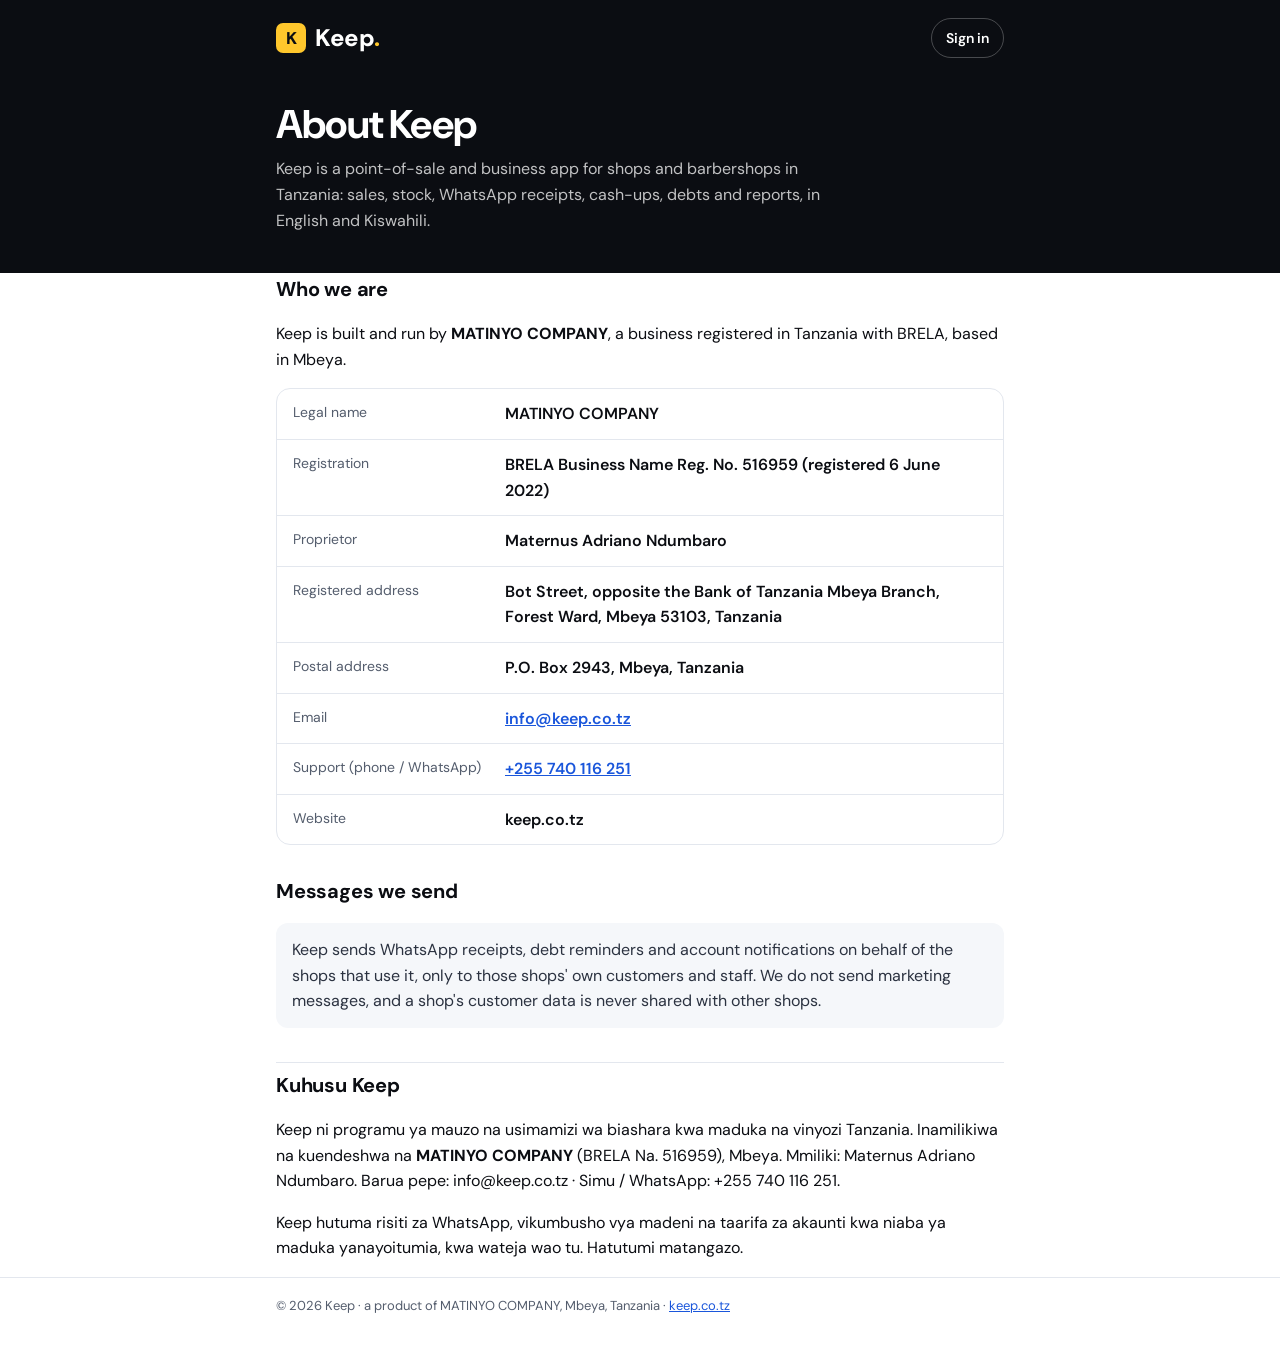
==== about/index.html @ 0495e88d "Test copy of keep fedc4a4 Co-Authored-By: Claude Opus 5.5 <noreply@anthropic.com> Claude-Session: ht" ====
<!doctype html>
<html lang="en">
<head>
<meta charset="utf-8">
<meta name="viewport" content="width=device-width, initial-scale=1, viewport-fit=cover">
<title>About Keep · MATINYO COMPANY</title>
<meta name="description" content="Keep is a point-of-sale app for shops and barbershops in Tanzania, built and run by MATINYO COMPANY, Mbeya.">
<link rel="icon" type="image/png" href="/icon-192.png">
<link rel="preconnect" href="https://fonts.googleapis.com">
<link rel="preconnect" href="https://fonts.gstatic.com" crossorigin>
<link rel="stylesheet" href="https://fonts.googleapis.com/css2?family=DM+Sans:opsz,wght@9..40,400;9..40,500;9..40,600;9..40,700;9..40,800&display=swap">
<style>
:root{color-scheme:light;--ink:#0b0d12;--blue:#1a56db;--yellow:#ffc72c;--paper:#fff;--muted:#545d6d;--line:#e3e7ee;--soft:#f5f7fa;--f:"DM Sans","Segoe UI",system-ui,sans-serif}
*{box-sizing:border-box}
body{margin:0;background:var(--paper);color:var(--ink);font:400 16px/1.6 var(--f);-webkit-font-smoothing:antialiased}
a{color:var(--blue)}
.top{background:var(--ink);color:#fff}
.wrap{max-width:760px;margin:0 auto;padding:0 max(16px,env(safe-area-inset-left,0px))}
.bar{display:flex;align-items:center;justify-content:space-between;gap:12px;padding:18px 0}
.logo{display:flex;align-items:center;gap:9px;color:#fff;text-decoration:none}
.logo .k{width:30px;height:30px;border-radius:7px;background:var(--yellow);display:grid;place-items:center;color:var(--ink);font:800 17px/1 var(--f)}
.logo .w{font:800 24px/1 var(--f);letter-spacing:-.02em}
.logo .w i{font-style:normal;color:var(--yellow)}
.back{color:#fff;text-decoration:none;font-weight:600;font-size:14px;border:1px solid rgba(255,255,255,.25);padding:8px 14px;border-radius:999px}
.hero{padding:26px 0 40px}
.hero h1{margin:0 0 10px;font-size:clamp(28px,6vw,40px);line-height:1.1;letter-spacing:-.02em}
.hero p{margin:0;color:rgba(255,255,255,.75);max-width:560px}
main{padding:34px 0 50px}
h2{font-size:20px;margin:30px 0 10px;letter-spacing:-.01em}
h2:first-child{margin-top:0}
.facts{border:1px solid var(--line);border-radius:14px;overflow:hidden}
.row{display:grid;grid-template-columns:200px minmax(0,1fr);gap:12px;padding:12px 16px;border-top:1px solid var(--line)}
.row:first-child{border-top:0}
.row span{color:var(--muted);font-size:14px}
.row b{font-weight:600;overflow-wrap:anywhere}
.note{background:var(--soft);border-radius:12px;padding:14px 16px;color:#2b3240}
.sw{border-top:1px solid var(--line);margin-top:34px;padding-top:6px}
footer{border-top:1px solid var(--line);color:var(--muted);font-size:13px;padding:18px 0 28px}
@media (max-width:600px){.row{grid-template-columns:1fr;gap:2px}}
</style>
</head>
<body>
<header class="top">
  <div class="wrap">
    <div class="bar">
      <a class="logo" href="/"><span class="k">K</span><span class="w">Keep<i>.</i></span></a>
      <a class="back" href="/">Sign in</a>
    </div>
    <div class="hero">
      <h1>About Keep</h1>
      <p>Keep is a point-of-sale and business app for shops and barbershops in Tanzania: sales, stock, WhatsApp receipts, cash-ups, debts and reports, in English and Kiswahili.</p>
    </div>
  </div>
</header>
<main class="wrap">
  <h2>Who we are</h2>
  <p>Keep is built and run by <b>MATINYO COMPANY</b>, a business registered in Tanzania with BRELA, based in Mbeya.</p>
  <div class="facts">
    <div class="row"><span>Legal name</span><b>MATINYO COMPANY</b></div>
    <div class="row"><span>Registration</span><b>BRELA Business Name Reg. No. 516959 (registered 6 June 2022)</b></div>
    <div class="row"><span>Proprietor</span><b>Maternus Adriano Ndumbaro</b></div>
    <div class="row"><span>Registered address</span><b>Bot Street, opposite the Bank of Tanzania Mbeya Branch, Forest Ward, Mbeya 53103, Tanzania</b></div>
    <div class="row"><span>Postal address</span><b>P.O. Box 2943, Mbeya, Tanzania</b></div>
    <div class="row"><span>Email</span><b><a href="mailto:info@keep.co.tz">info@keep.co.tz</a></b></div>
    <div class="row"><span>Support (phone / WhatsApp)</span><b><a href="tel:+255740116251">+255 740 116 251</a></b></div>
    <div class="row"><span>Website</span><b>keep.co.tz</b></div>
  </div>

  <h2>Messages we send</h2>
  <p class="note">Keep sends WhatsApp receipts, debt reminders and account notifications on behalf of the shops that use it, only to those shops' own customers and staff. We do not send marketing messages, and a shop's customer data is never shared with other shops.</p>

  <div class="sw" lang="sw">
    <h2>Kuhusu Keep</h2>
    <p>Keep ni programu ya mauzo na usimamizi wa biashara kwa maduka na vinyozi Tanzania. Inamilikiwa na kuendeshwa na <b>MATINYO COMPANY</b> (BRELA Na. 516959), Mbeya. Mmiliki: Maternus Adriano Ndumbaro. Barua pepe: info@keep.co.tz · Simu / WhatsApp: +255 740 116 251.</p>
    <p>Keep hutuma risiti za WhatsApp, vikumbusho vya madeni na taarifa za akaunti kwa niaba ya maduka yanayoitumia, kwa wateja wao tu. Hatutumi matangazo.</p>
  </div>
</main>
<footer>
  <div class="wrap">© 2026 Keep · a product of MATINYO COMPANY, Mbeya, Tanzania · <a href="/">keep.co.tz</a></div>
</footer>
</body>
</html>
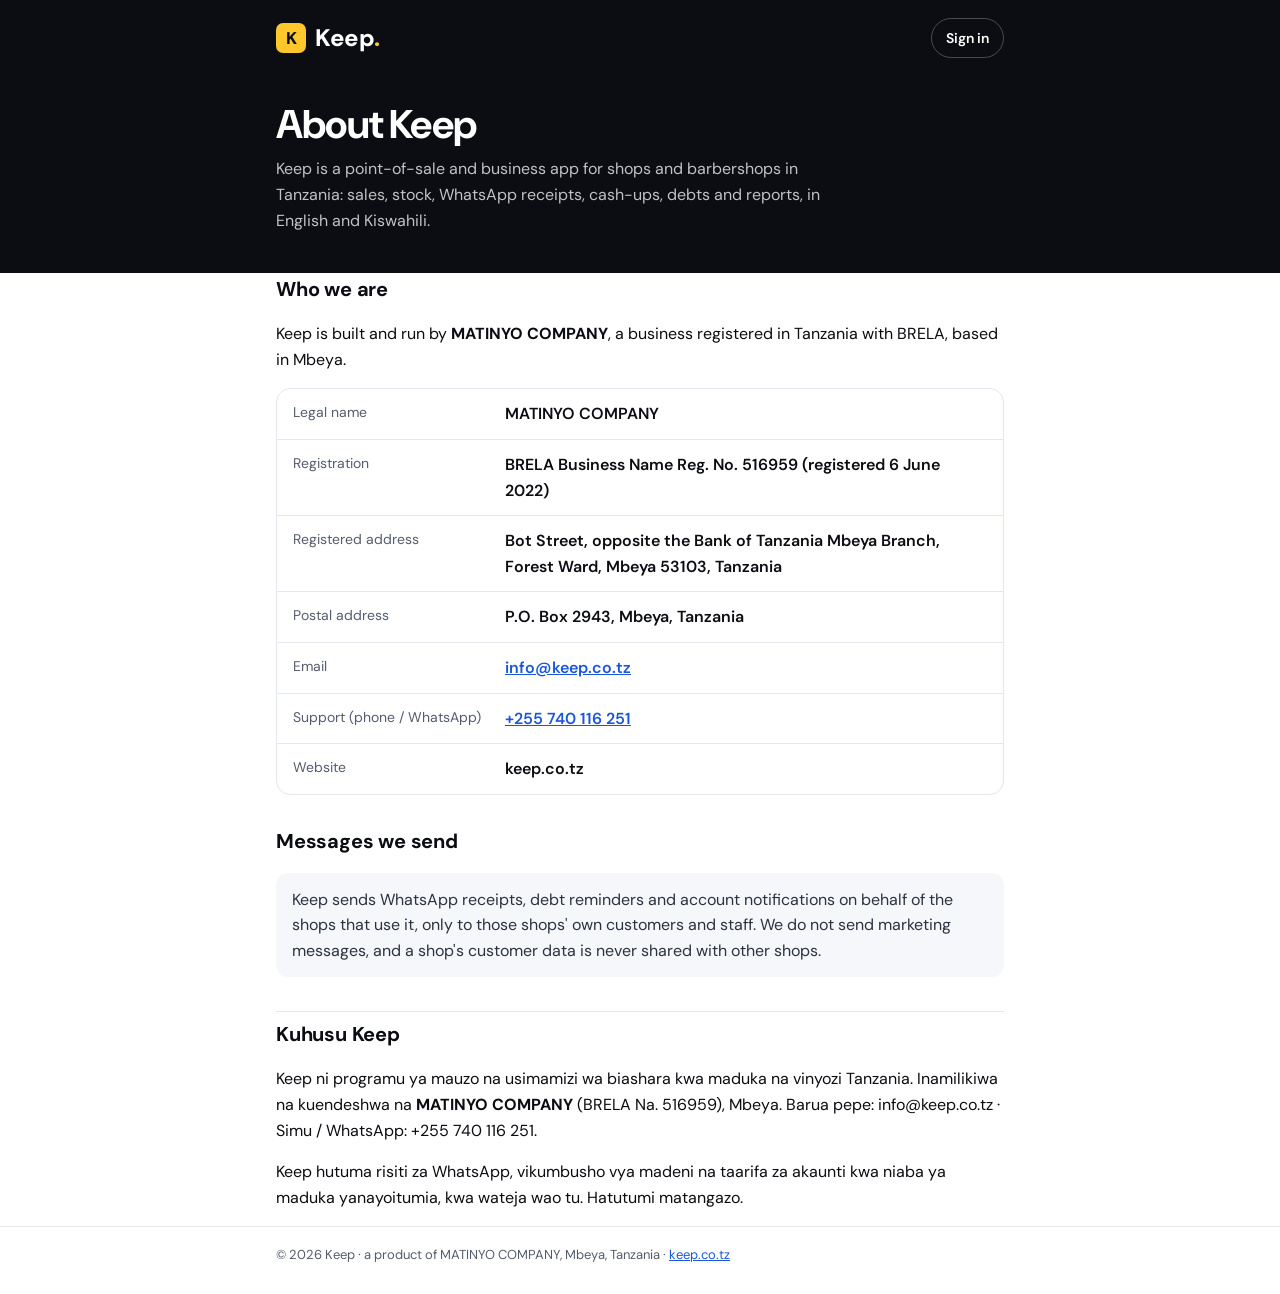
==== commit e4593ca0: "Test copy of keep 8d033a8 Co-Authored-By: Claude Opus 5.5 <noreply@anthropic.com> Claude-Session: ht" ====
--- a/about/index.html
+++ b/about/index.html
@@ -58,7 +58,6 @@
   <div class="facts">
     <div class="row"><span>Legal name</span><b>MATINYO COMPANY</b></div>
     <div class="row"><span>Registration</span><b>BRELA Business Name Reg. No. 516959 (registered 6 June 2022)</b></div>
-    <div class="row"><span>Proprietor</span><b>Maternus Adriano Ndumbaro</b></div>
     <div class="row"><span>Registered address</span><b>Bot Street, opposite the Bank of Tanzania Mbeya Branch, Forest Ward, Mbeya 53103, Tanzania</b></div>
     <div class="row"><span>Postal address</span><b>P.O. Box 2943, Mbeya, Tanzania</b></div>
     <div class="row"><span>Email</span><b><a href="mailto:info@keep.co.tz">info@keep.co.tz</a></b></div>
@@ -71,7 +70,7 @@
 
   <div class="sw" lang="sw">
     <h2>Kuhusu Keep</h2>
-    <p>Keep ni programu ya mauzo na usimamizi wa biashara kwa maduka na vinyozi Tanzania. Inamilikiwa na kuendeshwa na <b>MATINYO COMPANY</b> (BRELA Na. 516959), Mbeya. Mmiliki: Maternus Adriano Ndumbaro. Barua pepe: info@keep.co.tz · Simu / WhatsApp: +255 740 116 251.</p>
+    <p>Keep ni programu ya mauzo na usimamizi wa biashara kwa maduka na vinyozi Tanzania. Inamilikiwa na kuendeshwa na <b>MATINYO COMPANY</b> (BRELA Na. 516959), Mbeya. Barua pepe: info@keep.co.tz · Simu / WhatsApp: +255 740 116 251.</p>
     <p>Keep hutuma risiti za WhatsApp, vikumbusho vya madeni na taarifa za akaunti kwa niaba ya maduka yanayoitumia, kwa wateja wao tu. Hatutumi matangazo.</p>
   </div>
 </main>
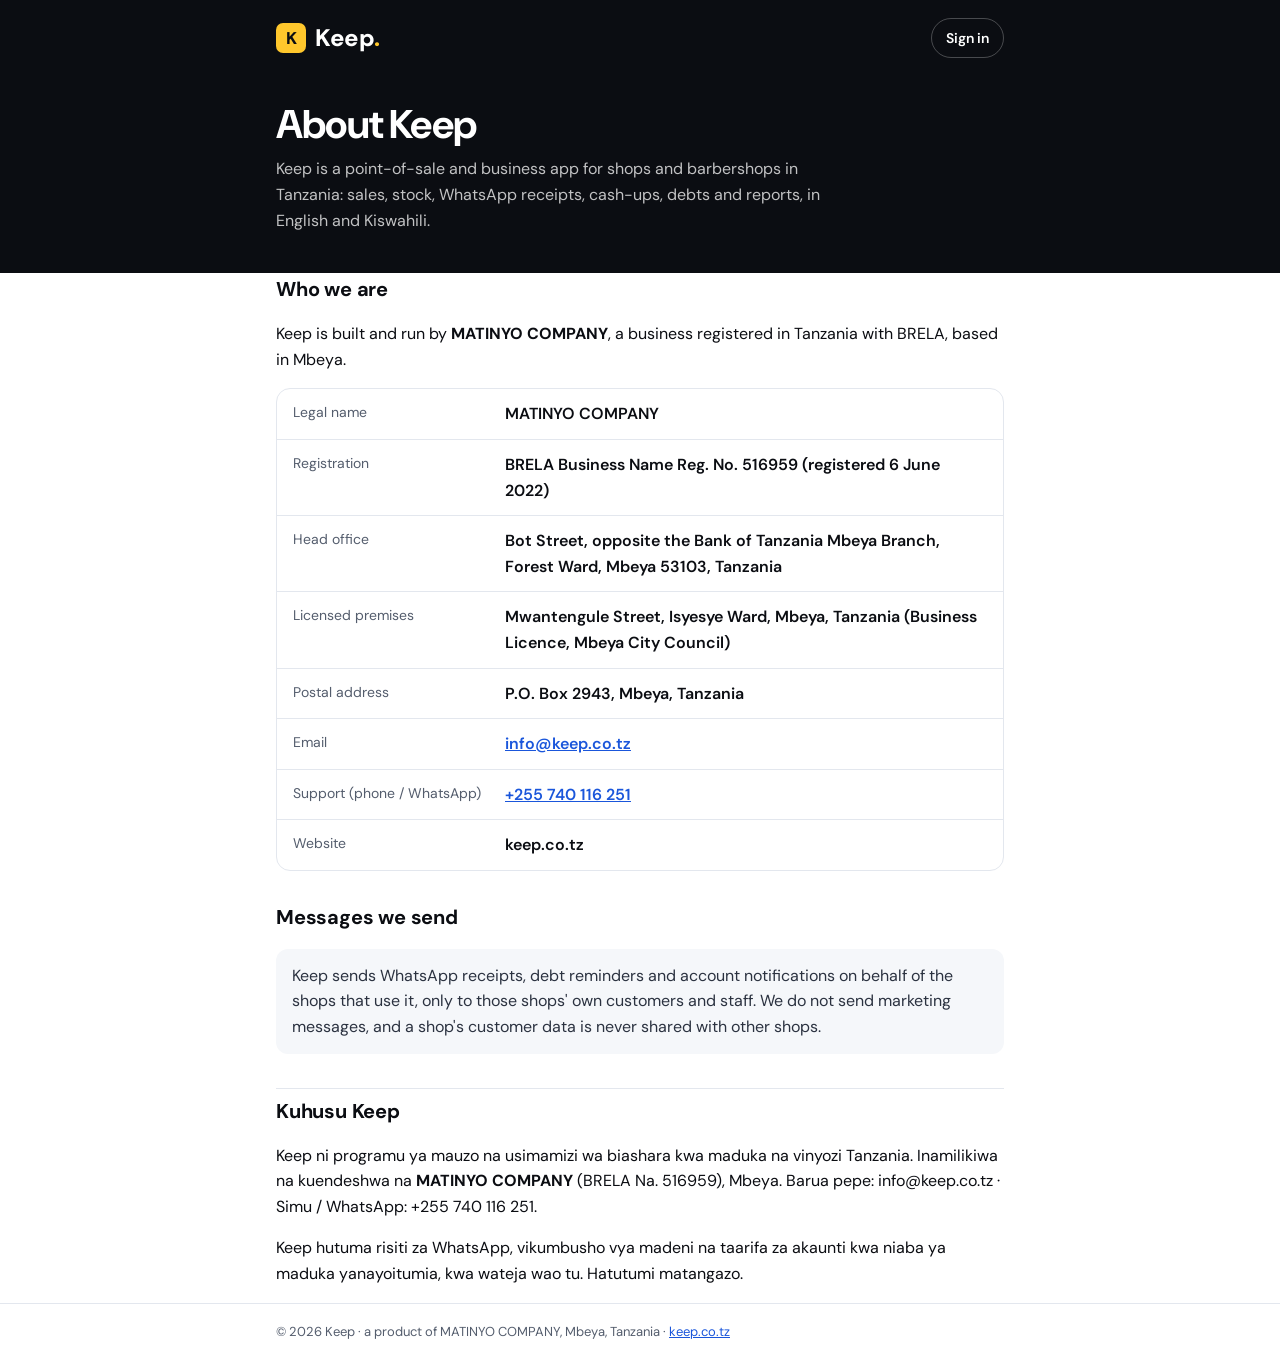
==== commit a9dca213: "Test copy of keep 87bbb19 Co-Authored-By: Claude Opus 5.5 <noreply@anthropic.com> Claude-Session: ht" ====
--- a/about/index.html
+++ b/about/index.html
@@ -38,6 +38,8 @@
 footer{border-top:1px solid var(--line);color:var(--muted);font-size:13px;padding:18px 0 28px}
 @media (max-width:600px){.row{grid-template-columns:1fr;gap:2px}}
 </style>
+<link rel="apple-touch-icon" sizes="180x180" href="/apple-touch-icon.png">
+<meta name="apple-mobile-web-app-title" content="Keep">
 </head>
 <body>
 <header class="top">
@@ -58,7 +60,8 @@
   <div class="facts">
     <div class="row"><span>Legal name</span><b>MATINYO COMPANY</b></div>
     <div class="row"><span>Registration</span><b>BRELA Business Name Reg. No. 516959 (registered 6 June 2022)</b></div>
-    <div class="row"><span>Registered address</span><b>Bot Street, opposite the Bank of Tanzania Mbeya Branch, Forest Ward, Mbeya 53103, Tanzania</b></div>
+    <div class="row"><span>Head office</span><b>Bot Street, opposite the Bank of Tanzania Mbeya Branch, Forest Ward, Mbeya 53103, Tanzania</b></div>
+    <div class="row"><span>Licensed premises</span><b>Mwantengule Street, Isyesye Ward, Mbeya, Tanzania (Business Licence, Mbeya City Council)</b></div>
     <div class="row"><span>Postal address</span><b>P.O. Box 2943, Mbeya, Tanzania</b></div>
     <div class="row"><span>Email</span><b><a href="mailto:info@keep.co.tz">info@keep.co.tz</a></b></div>
     <div class="row"><span>Support (phone / WhatsApp)</span><b><a href="tel:+255740116251">+255 740 116 251</a></b></div>
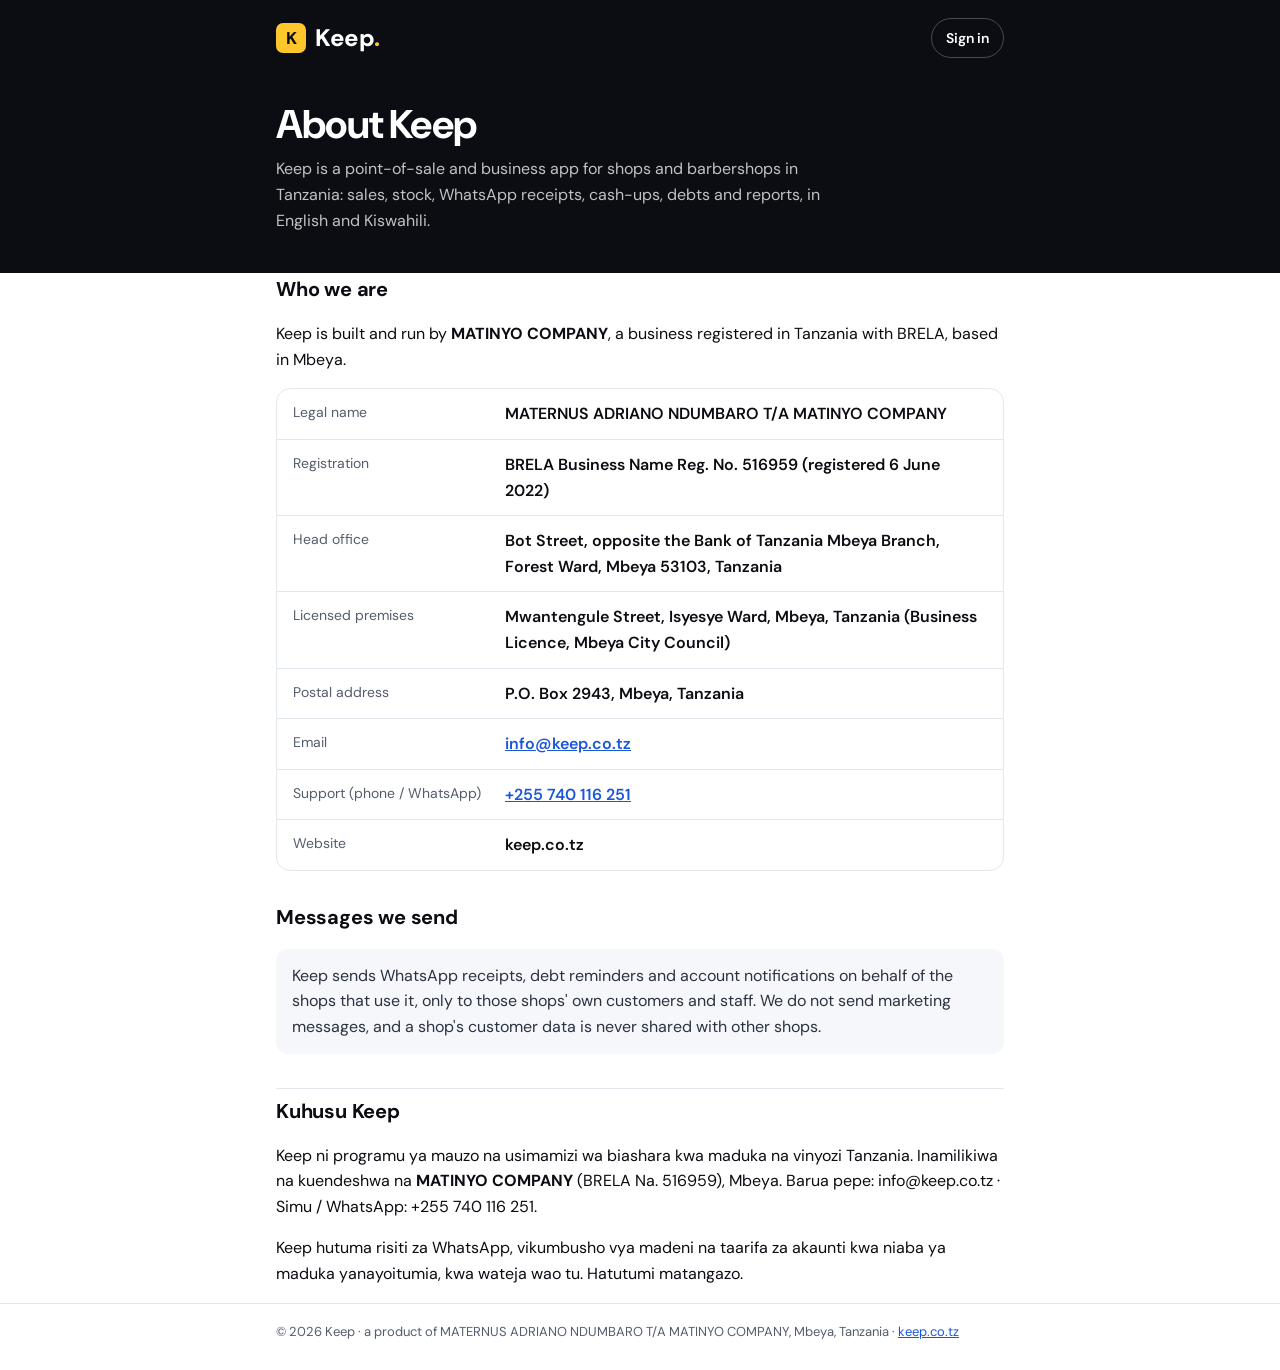
==== commit 3b94423f: "Test copy of keep 261226d Co-Authored-By: Claude Opus 5.5 <noreply@anthropic.com> Claude-Session: ht" ====
--- a/about/index.html
+++ b/about/index.html
@@ -58,7 +58,7 @@
   <h2>Who we are</h2>
   <p>Keep is built and run by <b>MATINYO COMPANY</b>, a business registered in Tanzania with BRELA, based in Mbeya.</p>
   <div class="facts">
-    <div class="row"><span>Legal name</span><b>MATINYO COMPANY</b></div>
+    <div class="row"><span>Legal name</span><b>MATERNUS ADRIANO NDUMBARO T/A MATINYO COMPANY</b></div>
     <div class="row"><span>Registration</span><b>BRELA Business Name Reg. No. 516959 (registered 6 June 2022)</b></div>
     <div class="row"><span>Head office</span><b>Bot Street, opposite the Bank of Tanzania Mbeya Branch, Forest Ward, Mbeya 53103, Tanzania</b></div>
     <div class="row"><span>Licensed premises</span><b>Mwantengule Street, Isyesye Ward, Mbeya, Tanzania (Business Licence, Mbeya City Council)</b></div>
@@ -78,7 +78,7 @@
   </div>
 </main>
 <footer>
-  <div class="wrap">© 2026 Keep · a product of MATINYO COMPANY, Mbeya, Tanzania · <a href="/">keep.co.tz</a></div>
+  <div class="wrap">© 2026 Keep · a product of MATERNUS ADRIANO NDUMBARO T/A MATINYO COMPANY, Mbeya, Tanzania · <a href="/">keep.co.tz</a></div>
 </footer>
 </body>
 </html>
